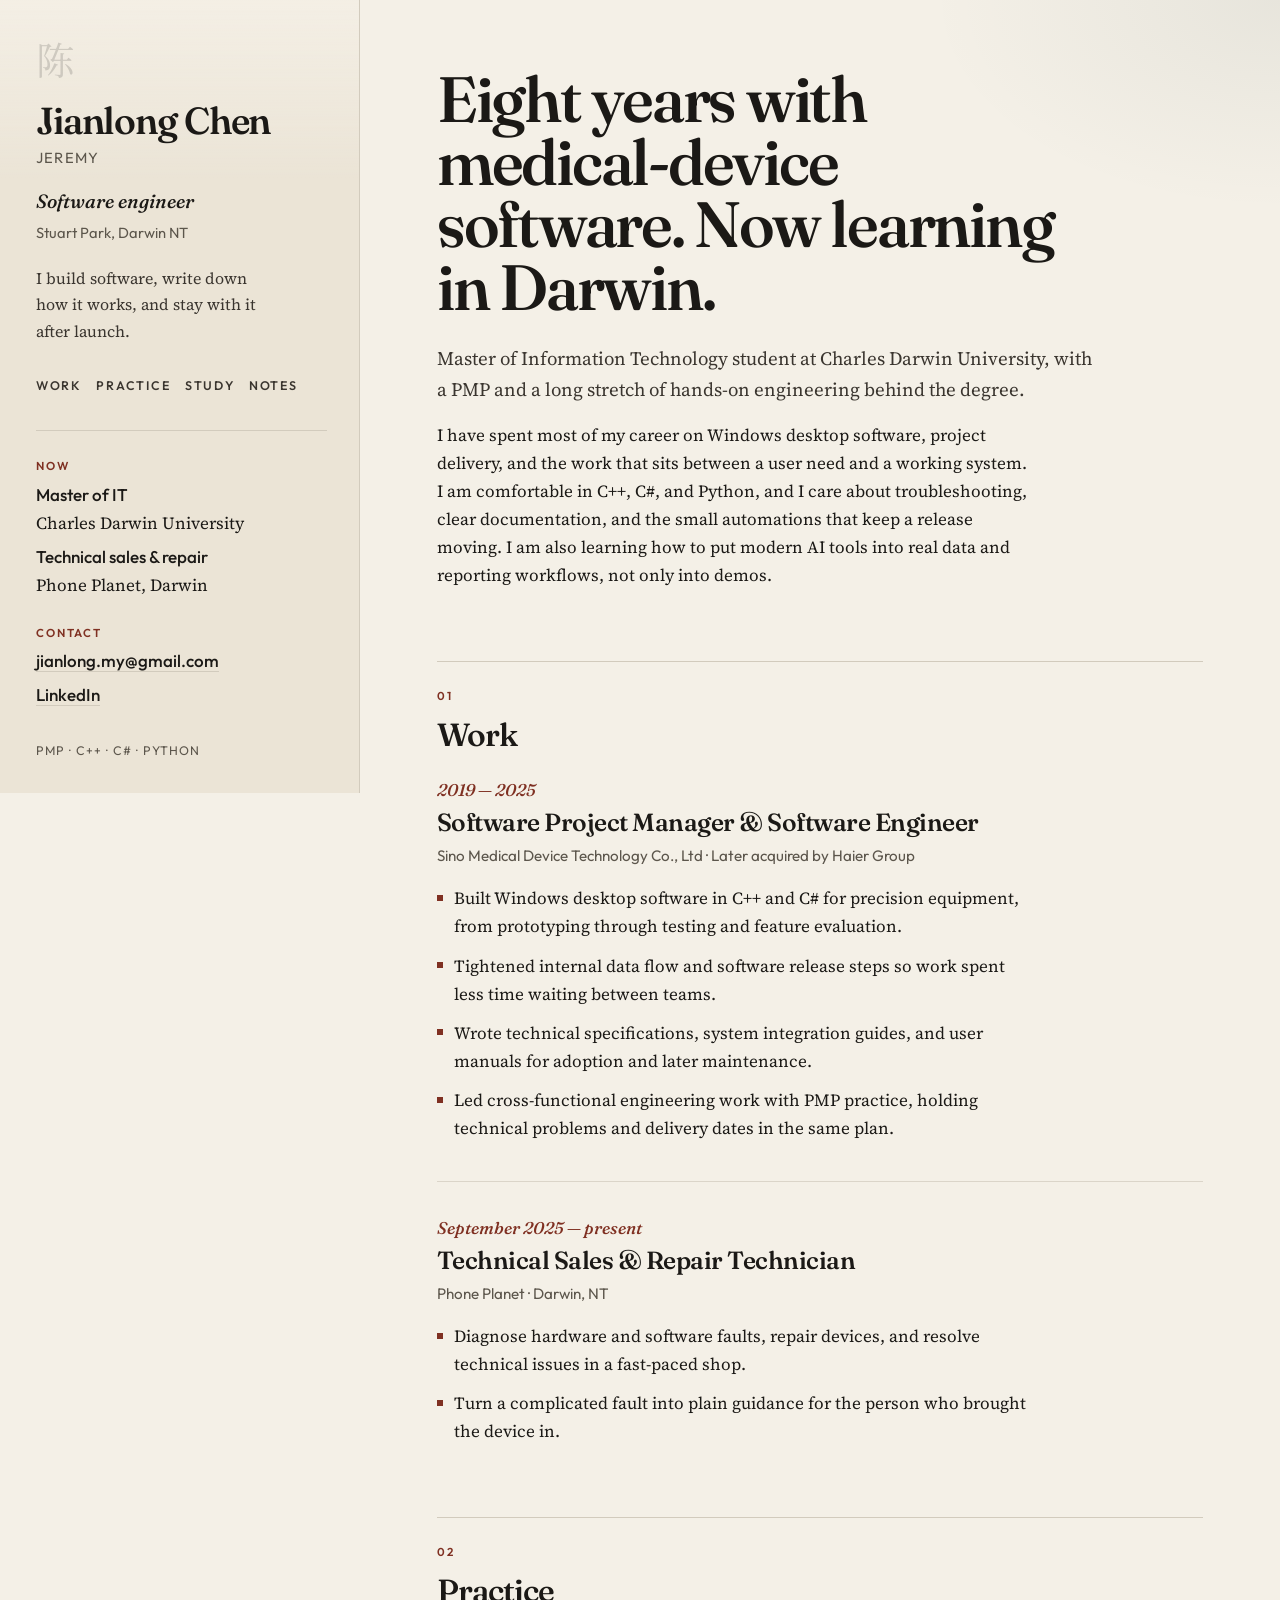
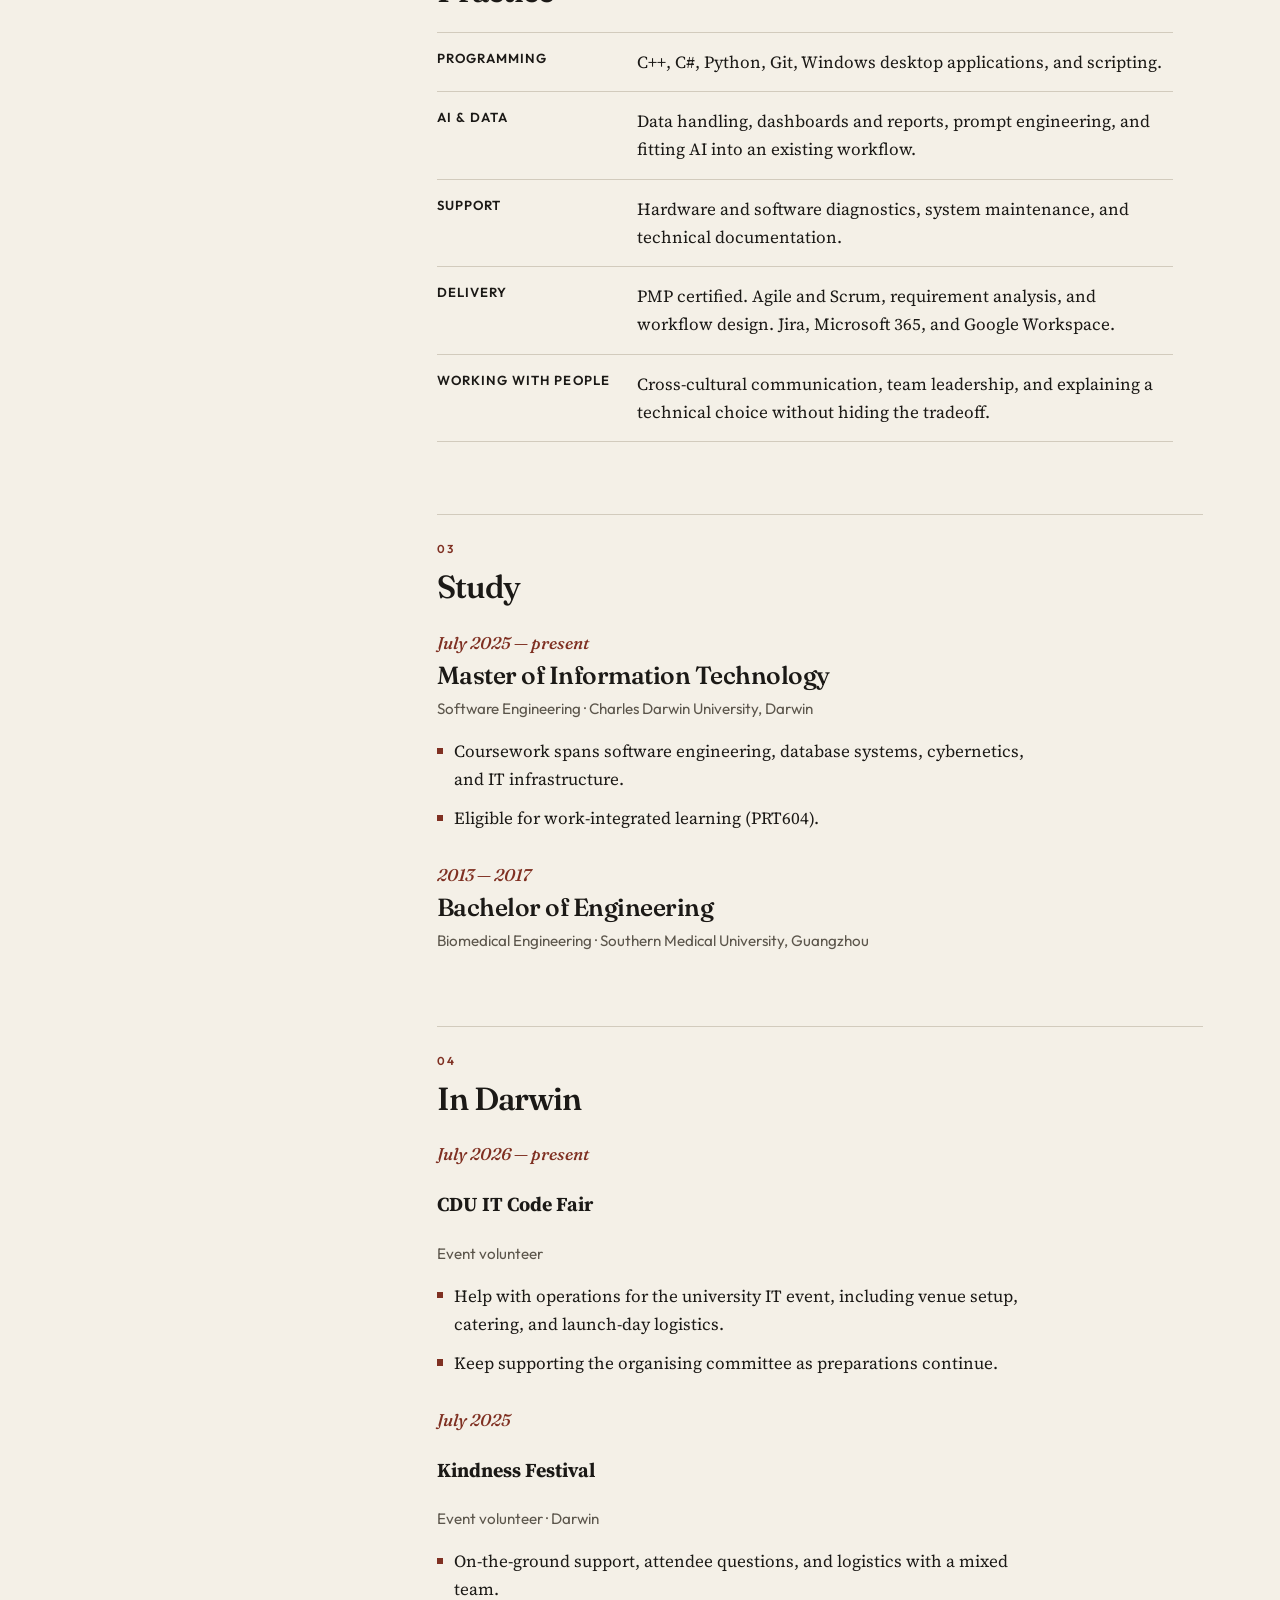
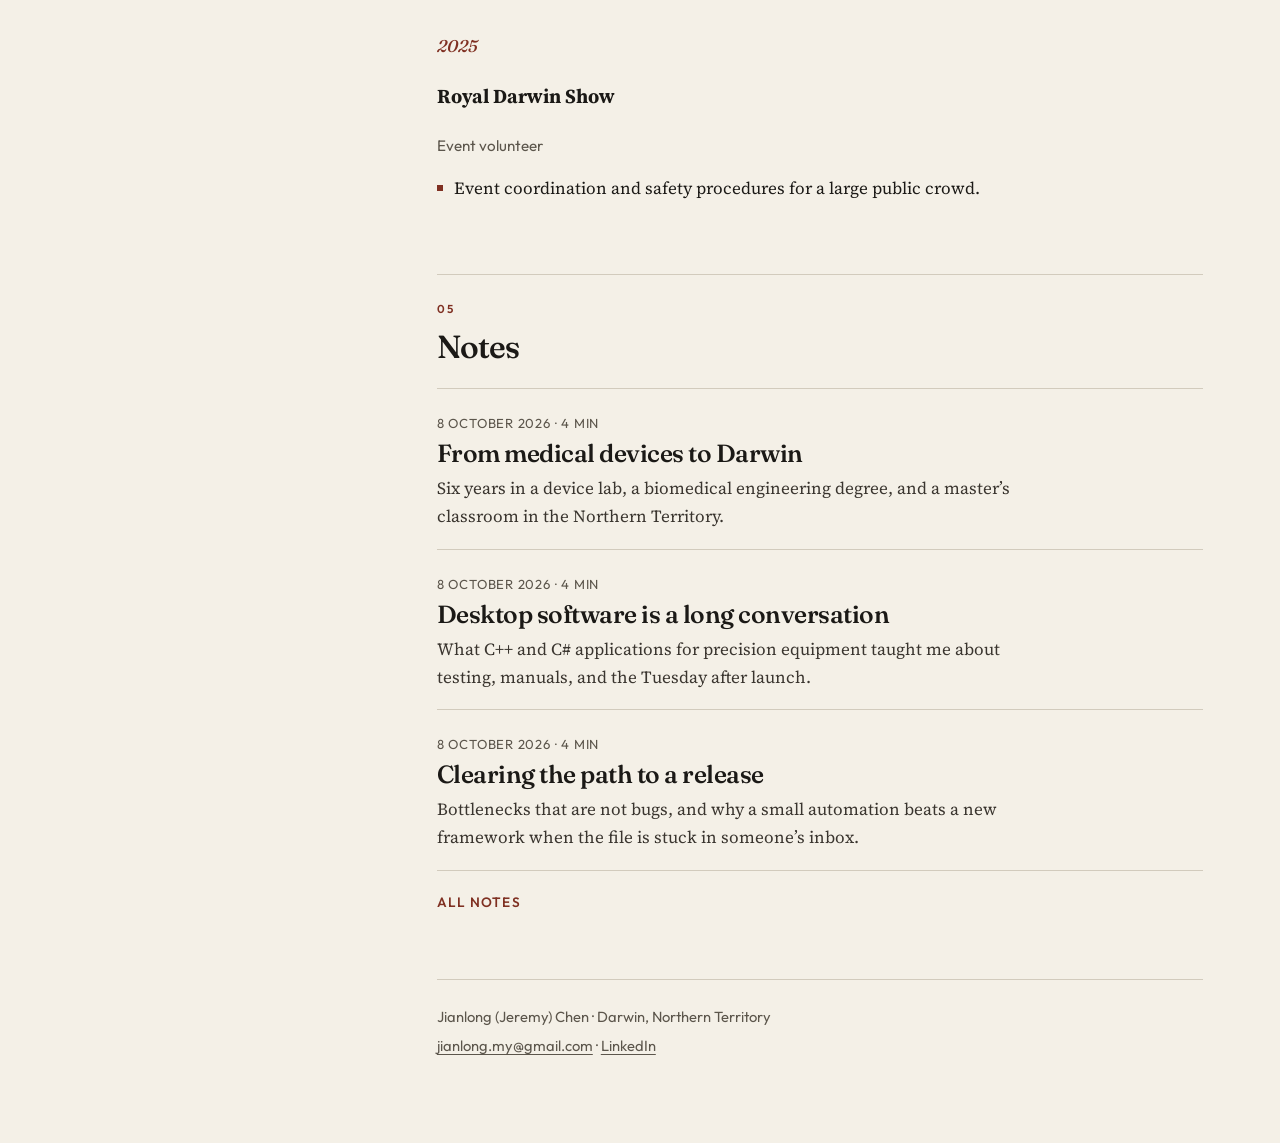
==== index.html @ 2e375ce8 "Add personal portfolio and notes site Creates a static personal website for Jianlong Chen with a hom" ====
<!DOCTYPE html>
<html lang="en">
<head>
  <meta charset="utf-8">
  <meta name="viewport" content="width=device-width, initial-scale=1">
  <title>Jianlong Chen · Software engineer in Darwin</title>
  <meta name="description" content="Jianlong (Jeremy) Chen is a software engineer and Master of IT student in Darwin. Eight years in medical-device software, now studying at Charles Darwin University.">
  <meta name="author" content="Jianlong Chen">
  <meta name="theme-color" content="#1b322e">
  <link rel="icon" href="favicon.svg" type="image/svg+xml">
  <link rel="preconnect" href="https://fonts.googleapis.com">
  <link rel="preconnect" href="https://fonts.gstatic.com" crossorigin>
  <link href="https://fonts.googleapis.com/css2?family=Fraunces:ital,opsz,wght@0,9..144,560;1,9..144,500&family=Noto+Serif+SC:wght@500&family=Outfit:wght@400;500;600&family=Source+Serif+4:opsz,wght@8..60,400;8..60,600&display=swap" rel="stylesheet">
  <link rel="stylesheet" href="css/site.css">
  <script type="application/ld+json">
  {
    "@context": "https://schema.org",
    "@type": "Person",
    "name": "Jianlong Chen",
    "alternateName": "Jeremy Chen",
    "jobTitle": "Software Engineer",
    "email": "mailto:jianlong.my@gmail.com",
    "address": {
      "@type": "PostalAddress",
      "addressLocality": "Darwin",
      "addressRegion": "NT",
      "postalCode": "0820",
      "addressCountry": "AU"
    },
    "alumniOf": [
      {
        "@type": "CollegeOrUniversity",
        "name": "Charles Darwin University"
      },
      {
        "@type": "CollegeOrUniversity",
        "name": "Southern Medical University"
      }
    ],
    "sameAs": [
      "https://www.linkedin.com/in/jianlong-chen-813344424/"
    ]
  }
  </script>
</head>
<body>
  <a class="skip" href="#content">Skip to content</a>
  <div class="shell">
    <aside class="side">
      <p class="side-mark" aria-hidden="true">陈</p>
      <h1 class="name">Jianlong Chen</h1>
      <p class="aka">Jeremy</p>
      <p class="role-line">Software engineer</p>
      <p class="place">Stuart Park, Darwin NT</p>
      <p class="blurb">I build software, write down how it works, and stay with it after launch.</p>
      <ul class="nav">
        <li><a href="#work">Work</a></li>
        <li><a href="#practice">Practice</a></li>
        <li><a href="#study">Study</a></li>
        <li><a href="writing/">Notes</a></li>
      </ul>
      <div class="now">
        <p class="kicker">Now</p>
        <p><strong>Master of IT</strong><br>Charles Darwin University</p>
        <p><strong>Technical sales &amp; repair</strong><br>Phone Planet, Darwin</p>
      </div>
      <div class="contact" id="contact">
        <p class="kicker">Contact</p>
        <p><a href="mailto:jianlong.my@gmail.com">jianlong.my@gmail.com</a></p>
        <p><a href="https://www.linkedin.com/in/jianlong-chen-813344424/" rel="me">LinkedIn</a></p>
      </div>
      <p class="creds">PMP · C++ · C# · Python</p>
    </aside>

    <main id="content" class="main">
      <p class="lede">Eight years with medical-device software. Now learning in Darwin.</p>
      <p class="deck">Master of Information Technology student at Charles Darwin University, with a PMP and a long stretch of hands-on engineering behind the degree.</p>
      <p class="summary">I have spent most of my career on Windows desktop software, project delivery, and the work that sits between a user need and a working system. I am comfortable in C++, C#, and Python, and I care about troubleshooting, clear documentation, and the small automations that keep a release moving. I am also learning how to put modern AI tools into real data and reporting workflows, not only into demos.</p>

      <section class="section" id="work">
        <p class="kicker">01</p>
        <h2>Work</h2>

        <article class="role">
          <p class="when">2019 — 2025</p>
          <h3>Software Project Manager &amp; Software Engineer</h3>
          <p class="org">Sino Medical Device Technology Co., Ltd · Later acquired by Haier Group</p>
          <ul>
            <li>Built Windows desktop software in C++ and C# for precision equipment, from prototyping through testing and feature evaluation.</li>
            <li>Tightened internal data flow and software release steps so work spent less time waiting between teams.</li>
            <li>Wrote technical specifications, system integration guides, and user manuals for adoption and later maintenance.</li>
            <li>Led cross-functional engineering work with PMP practice, holding technical problems and delivery dates in the same plan.</li>
          </ul>
        </article>

        <article class="role">
          <p class="when">September 2025 — present</p>
          <h3>Technical Sales &amp; Repair Technician</h3>
          <p class="org">Phone Planet · Darwin, NT</p>
          <ul>
            <li>Diagnose hardware and software faults, repair devices, and resolve technical issues in a fast-paced shop.</li>
            <li>Turn a complicated fault into plain guidance for the person who brought the device in.</li>
          </ul>
        </article>
      </section>

      <section class="section" id="practice">
        <p class="kicker">02</p>
        <h2>Practice</h2>
        <dl class="skills">
          <div>
            <dt>Programming</dt>
            <dd>C++, C#, Python, Git, Windows desktop applications, and scripting.</dd>
          </div>
          <div>
            <dt>AI &amp; data</dt>
            <dd>Data handling, dashboards and reports, prompt engineering, and fitting AI into an existing workflow.</dd>
          </div>
          <div>
            <dt>Support</dt>
            <dd>Hardware and software diagnostics, system maintenance, and technical documentation.</dd>
          </div>
          <div>
            <dt>Delivery</dt>
            <dd>PMP certified. Agile and Scrum, requirement analysis, and workflow design. Jira, Microsoft 365, and Google Workspace.</dd>
          </div>
          <div>
            <dt>Working with people</dt>
            <dd>Cross-cultural communication, team leadership, and explaining a technical choice without hiding the tradeoff.</dd>
          </div>
        </dl>
      </section>

      <section class="section" id="study">
        <p class="kicker">03</p>
        <h2>Study</h2>
        <article class="study">
          <p class="when">July 2025 — present</p>
          <h3>Master of Information Technology</h3>
          <p class="org">Software Engineering · Charles Darwin University, Darwin</p>
          <ul>
            <li>Coursework spans software engineering, database systems, cybernetics, and IT infrastructure.</li>
            <li>Eligible for work-integrated learning (PRT604).</li>
          </ul>
        </article>
        <article class="study">
          <p class="when">2013 — 2017</p>
          <h3>Bachelor of Engineering</h3>
          <p class="org">Biomedical Engineering · Southern Medical University, Guangzhou</p>
        </article>
      </section>

      <section class="section" id="community">
        <p class="kicker">04</p>
        <h2>In Darwin</h2>
        <div class="community">
          <article>
            <p class="when">July 2026 — present</p>
            <h3>CDU IT Code Fair</h3>
            <p class="org">Event volunteer</p>
            <ul>
              <li>Help with operations for the university IT event, including venue setup, catering, and launch-day logistics.</li>
              <li>Keep supporting the organising committee as preparations continue.</li>
            </ul>
          </article>
          <article>
            <p class="when">July 2025</p>
            <h3>Kindness Festival</h3>
            <p class="org">Event volunteer · Darwin</p>
            <ul>
              <li>On-the-ground support, attendee questions, and logistics with a mixed team.</li>
            </ul>
          </article>
          <article>
            <p class="when">2025</p>
            <h3>Royal Darwin Show</h3>
            <p class="org">Event volunteer</p>
            <ul>
              <li>Event coordination and safety procedures for a large public crowd.</li>
            </ul>
          </article>
        </div>
      </section>

      <section class="section" id="notes">
        <p class="kicker">05</p>
        <h2>Notes</h2>
        <div class="post-list">
          <article>
            <a href="writing/from-medical-devices-to-darwin.html">
              <p class="post-meta">8 October 2026 · 4 min</p>
              <h3>From medical devices to Darwin</h3>
              <p class="excerpt">Six years in a device lab, a biomedical engineering degree, and a master’s classroom in the Northern Territory.</p>
            </a>
          </article>
          <article>
            <a href="writing/desktop-software-is-a-long-conversation.html">
              <p class="post-meta">8 October 2026 · 4 min</p>
              <h3>Desktop software is a long conversation</h3>
              <p class="excerpt">What C++ and C# applications for precision equipment taught me about testing, manuals, and the Tuesday after launch.</p>
            </a>
          </article>
          <article>
            <a href="writing/clearing-the-path-to-a-release.html">
              <p class="post-meta">8 October 2026 · 4 min</p>
              <h3>Clearing the path to a release</h3>
              <p class="excerpt">Bottlenecks that are not bugs, and why a small automation beats a new framework when the file is stuck in someone’s inbox.</p>
            </a>
          </article>
        </div>
        <a class="more" href="writing/">All notes</a>
      </section>

      <footer class="colophon">
        <p>Jianlong (Jeremy) Chen · Darwin, Northern Territory</p>
        <p><a href="mailto:jianlong.my@gmail.com">jianlong.my@gmail.com</a> · <a href="https://www.linkedin.com/in/jianlong-chen-813344424/">LinkedIn</a></p>
      </footer>
    </main>
  </div>
</body>
</html>
---- css/site.css ----
:root {
  --paper: #f4f0e7;
  --paper-deep: #e8e1d4;
  --ink: #1b1916;
  --ink-soft: #3a352f;
  --muted: #5c564c;
  --line: #d2cbbd;
  --stamp: #7f3022;
  --pine: #1b322e;
  --pine-soft: #2a4741;
  --side: #ebe4d6;
  --shadow: 0 20px 50px rgba(40, 32, 22, 0.06);
  --serif: "Fraunces", "Iowan Old Style", Palatino, "Palatino Linotype", serif;
  --text: "Source Serif 4", "Iowan Old Style", Palatino, Georgia, serif;
  --sans: "Outfit", "Avenir Next", "Segoe UI", sans-serif;
  --cjk: "Noto Serif SC", "Songti SC", serif;
  --measure: 66ch;
}

*,
*::before,
*::after {
  box-sizing: border-box;
}

html {
  scroll-behavior: smooth;
}

body {
  margin: 0;
  color: var(--ink);
  background:
    radial-gradient(900px 480px at 0% -10%, rgba(127, 48, 34, 0.06), transparent 55%),
    radial-gradient(700px 420px at 100% 0%, rgba(27, 50, 46, 0.06), transparent 50%),
    var(--paper);
  font-family: var(--text);
  font-size: 1.0625rem;
  line-height: 1.65;
  text-rendering: optimizeLegibility;
}

body::selection,
body *::selection {
  background: #ead7c4;
  color: var(--ink);
}

a {
  color: inherit;
  text-decoration-thickness: 1px;
  text-underline-offset: 0.18em;
}

a:hover {
  color: var(--stamp);
}

img {
  max-width: 100%;
}

.skip {
  position: absolute;
  left: 1rem;
  top: -4rem;
  background: var(--ink);
  color: var(--paper);
  padding: 0.6rem 0.9rem;
  z-index: 5;
}

.skip:focus {
  top: 1rem;
}

:focus-visible {
  outline: 2px solid var(--stamp);
  outline-offset: 3px;
}

.shell {
  display: grid;
  grid-template-columns: minmax(280px, 360px) minmax(0, 1fr);
  min-height: 100vh;
}

.side {
  position: sticky;
  top: 0;
  align-self: start;
  max-height: 100vh;
  overflow: auto;
  padding: 2.5rem 2rem 2rem 2.25rem;
  background: linear-gradient(180deg, rgba(255, 252, 247, 0.45), transparent 180px), var(--side);
  border-right: 1px solid var(--line);
}

.side-mark {
  margin: 0 0 1.5rem;
  font-family: var(--cjk);
  font-size: 2.4rem;
  line-height: 1;
  color: rgba(27, 25, 22, 0.16);
}

.name,
.name:hover {
  display: block;
  margin: 0;
  color: var(--ink);
  font-family: var(--serif);
  font-weight: 560;
  font-size: 2.35rem;
  letter-spacing: -0.03em;
  line-height: 1.02;
  text-decoration: none;
}

.aka {
  margin: 0.35rem 0 0;
  color: var(--muted);
  font-family: var(--sans);
  font-size: 0.92rem;
  letter-spacing: 0.08em;
  text-transform: uppercase;
}

.role-line {
  margin: 1.15rem 0 0;
  font-family: var(--serif);
  font-size: 1.2rem;
  font-weight: 500;
  font-style: italic;
  line-height: 1.35;
}

.place {
  margin: 0.35rem 0 0;
  color: var(--muted);
  font-family: var(--sans);
  font-size: 0.92rem;
}

.side p.blurb {
  margin: 1.25rem 0 0;
  max-width: 28ch;
  color: var(--ink-soft);
  font-size: 1rem;
}

.nav {
  display: flex;
  flex-wrap: wrap;
  gap: 0.45rem 0.9rem;
  margin: 1.6rem 0 0;
  padding: 0;
  list-style: none;
}

.nav a {
  font-family: var(--sans);
  font-size: 0.78rem;
  font-weight: 560;
  letter-spacing: 0.14em;
  text-transform: uppercase;
  text-decoration: none;
  color: var(--ink-soft);
}

.nav a[aria-current="page"],
.nav a:hover {
  color: var(--stamp);
}

.now {
  margin-top: 2rem;
  padding-top: 1.25rem;
  border-top: 1px solid var(--line);
}

.kicker {
  margin: 0 0 0.7rem;
  color: var(--stamp);
  font-family: var(--sans);
  font-size: 0.72rem;
  font-weight: 600;
  letter-spacing: 0.16em;
  text-transform: uppercase;
}

.now p,
.contact p {
  margin: 0.35rem 0 0;
}

.now strong,
.contact a {
  font-family: var(--sans);
  font-weight: 500;
}

.contact {
  margin-top: 1.5rem;
}

.contact a {
  text-decoration: none;
  border-bottom: 1px solid var(--line);
}

.contact a:hover {
  border-bottom-color: var(--stamp);
}

.creds {
  margin: 2rem 0 0;
  color: var(--muted);
  font-family: var(--sans);
  font-size: 0.78rem;
  letter-spacing: 0.08em;
  text-transform: uppercase;
}

.main {
  padding: 4.25rem 6vw 5rem;
  max-width: 980px;
}

.lede {
  margin: 0;
  max-width: 16ch;
  font-family: var(--serif);
  font-weight: 560;
  font-size: clamp(2.5rem, 5vw, 4.4rem);
  line-height: 0.98;
  letter-spacing: -0.035em;
}

.deck {
  margin: 1.5rem 0 0;
  max-width: var(--measure);
  color: var(--ink-soft);
  font-size: 1.18rem;
}

.summary {
  margin: 1rem 0 0;
  max-width: var(--measure);
}

.section {
  margin-top: 4.5rem;
  padding-top: 1.5rem;
  border-top: 1px solid var(--line);
}

.section h2 {
  margin: 0 0 1.5rem;
  font-family: var(--serif);
  font-weight: 560;
  font-size: 2rem;
  letter-spacing: -0.03em;
  line-height: 1.1;
}

.role + .role {
  margin-top: 2.4rem;
  padding-top: 2rem;
  border-top: 1px solid rgba(210, 203, 189, 0.7);
}

.when {
  margin: 0;
  color: var(--stamp);
  font-family: var(--serif);
  font-style: italic;
  font-weight: 500;
}

.role h3,
.post-list h3,
.study h3 {
  margin: 0.25rem 0 0;
  font-family: var(--serif);
  font-size: 1.55rem;
  font-weight: 560;
  letter-spacing: -0.02em;
  line-height: 1.2;
}

.org {
  margin: 0.35rem 0 0;
  color: var(--muted);
  font-family: var(--sans);
  font-size: 0.95rem;
}

.role ul,
.study ul,
.community ul {
  margin: 1rem 0 0;
  padding: 0;
  list-style: none;
  max-width: var(--measure);
}

.role li,
.study li,
.community li {
  position: relative;
  margin: 0.7rem 0 0;
  padding-left: 1.1rem;
}

.role li::before,
.study li::before,
.community li::before {
  content: "";
  position: absolute;
  left: 0;
  top: 0.62em;
  width: 0.38rem;
  height: 0.38rem;
  background: var(--stamp);
}

.skills {
  margin: 0;
  max-width: 46rem;
}

.skills div {
  display: grid;
  grid-template-columns: 11rem 1fr;
  gap: 1rem 1.5rem;
  padding: 0.95rem 0;
  border-top: 1px solid var(--line);
}

.skills div:last-child {
  border-bottom: 1px solid var(--line);
}

.skills dt {
  margin: 0;
  font-family: var(--sans);
  font-size: 0.82rem;
  font-weight: 600;
  letter-spacing: 0.08em;
  text-transform: uppercase;
}

.skills dd {
  margin: 0;
}

.study + .study,
.community article + article {
  margin-top: 1.8rem;
}

.post-list {
  display: grid;
  gap: 0;
}

.post-list a {
  display: block;
  padding: 1.15rem 0;
  border-top: 1px solid var(--line);
  text-decoration: none;
  color: inherit;
}

.post-list article:last-child a {
  border-bottom: 1px solid var(--line);
}

.post-list a:hover h3 {
  color: var(--stamp);
}

.post-meta,
.excerpt {
  margin: 0.35rem 0 0;
}

.post-meta {
  color: var(--muted);
  font-family: var(--sans);
  font-size: 0.82rem;
  letter-spacing: 0.06em;
  text-transform: uppercase;
}

.excerpt {
  max-width: var(--measure);
  color: var(--ink-soft);
}

.more {
  display: inline-block;
  margin-top: 1.25rem;
  font-family: var(--sans);
  font-size: 0.85rem;
  font-weight: 560;
  letter-spacing: 0.08em;
  text-transform: uppercase;
  text-decoration: none;
  color: var(--stamp);
}

.colophon {
  margin-top: 4rem;
  padding-top: 1.25rem;
  border-top: 1px solid var(--line);
  color: var(--muted);
  font-family: var(--sans);
  font-size: 0.92rem;
}

.colophon p {
  margin: 0.3rem 0;
}

.post-header h1 {
  max-width: 16ch;
}

.post-header h1 {
  margin: 0.4rem 0 0;
  font-family: var(--serif);
  font-weight: 560;
  font-size: clamp(2.2rem, 4vw, 3.5rem);
  line-height: 1.02;
  letter-spacing: -0.035em;
}

.prose {
  max-width: var(--measure);
  margin-top: 2rem;
  font-size: 1.12rem;
}

.prose p {
  margin: 0 0 1.15rem;
}

.prose a {
  color: var(--stamp);
}

.back {
  display: inline-block;
  margin-bottom: 1.5rem;
  font-family: var(--sans);
  font-size: 0.78rem;
  font-weight: 600;
  letter-spacing: 0.14em;
  text-transform: uppercase;
  text-decoration: none;
  color: var(--muted);
}

.back:hover {
  color: var(--stamp);
}

.empty {
  min-height: 70vh;
  display: flex;
  flex-direction: column;
  justify-content: center;
}

.empty h1 {
  margin: 0;
  font-family: var(--serif);
  font-size: clamp(3rem, 8vw, 6rem);
  letter-spacing: -0.04em;
  line-height: 0.9;
}

@media (max-width: 860px) {
  .shell {
    grid-template-columns: 1fr;
  }

  .side {
    position: relative;
    max-height: none;
    border-right: 0;
    border-bottom: 1px solid var(--line);
    padding: 1.5rem 1.25rem 1.35rem;
  }

  .side-mark,
  .blurb,
  .now,
  .creds {
    display: none;
  }

  .name,
  .name:hover {
    font-size: 2rem;
  }

  .main {
    padding: 2rem 1.25rem 3.5rem;
  }

  .lede {
    max-width: 12ch;
  }

  .skills div {
    grid-template-columns: 1fr;
    gap: 0.3rem;
  }

  .section {
    margin-top: 3rem;
  }
}

@media (prefers-reduced-motion: reduce) {
  html {
    scroll-behavior: auto;
  }
}
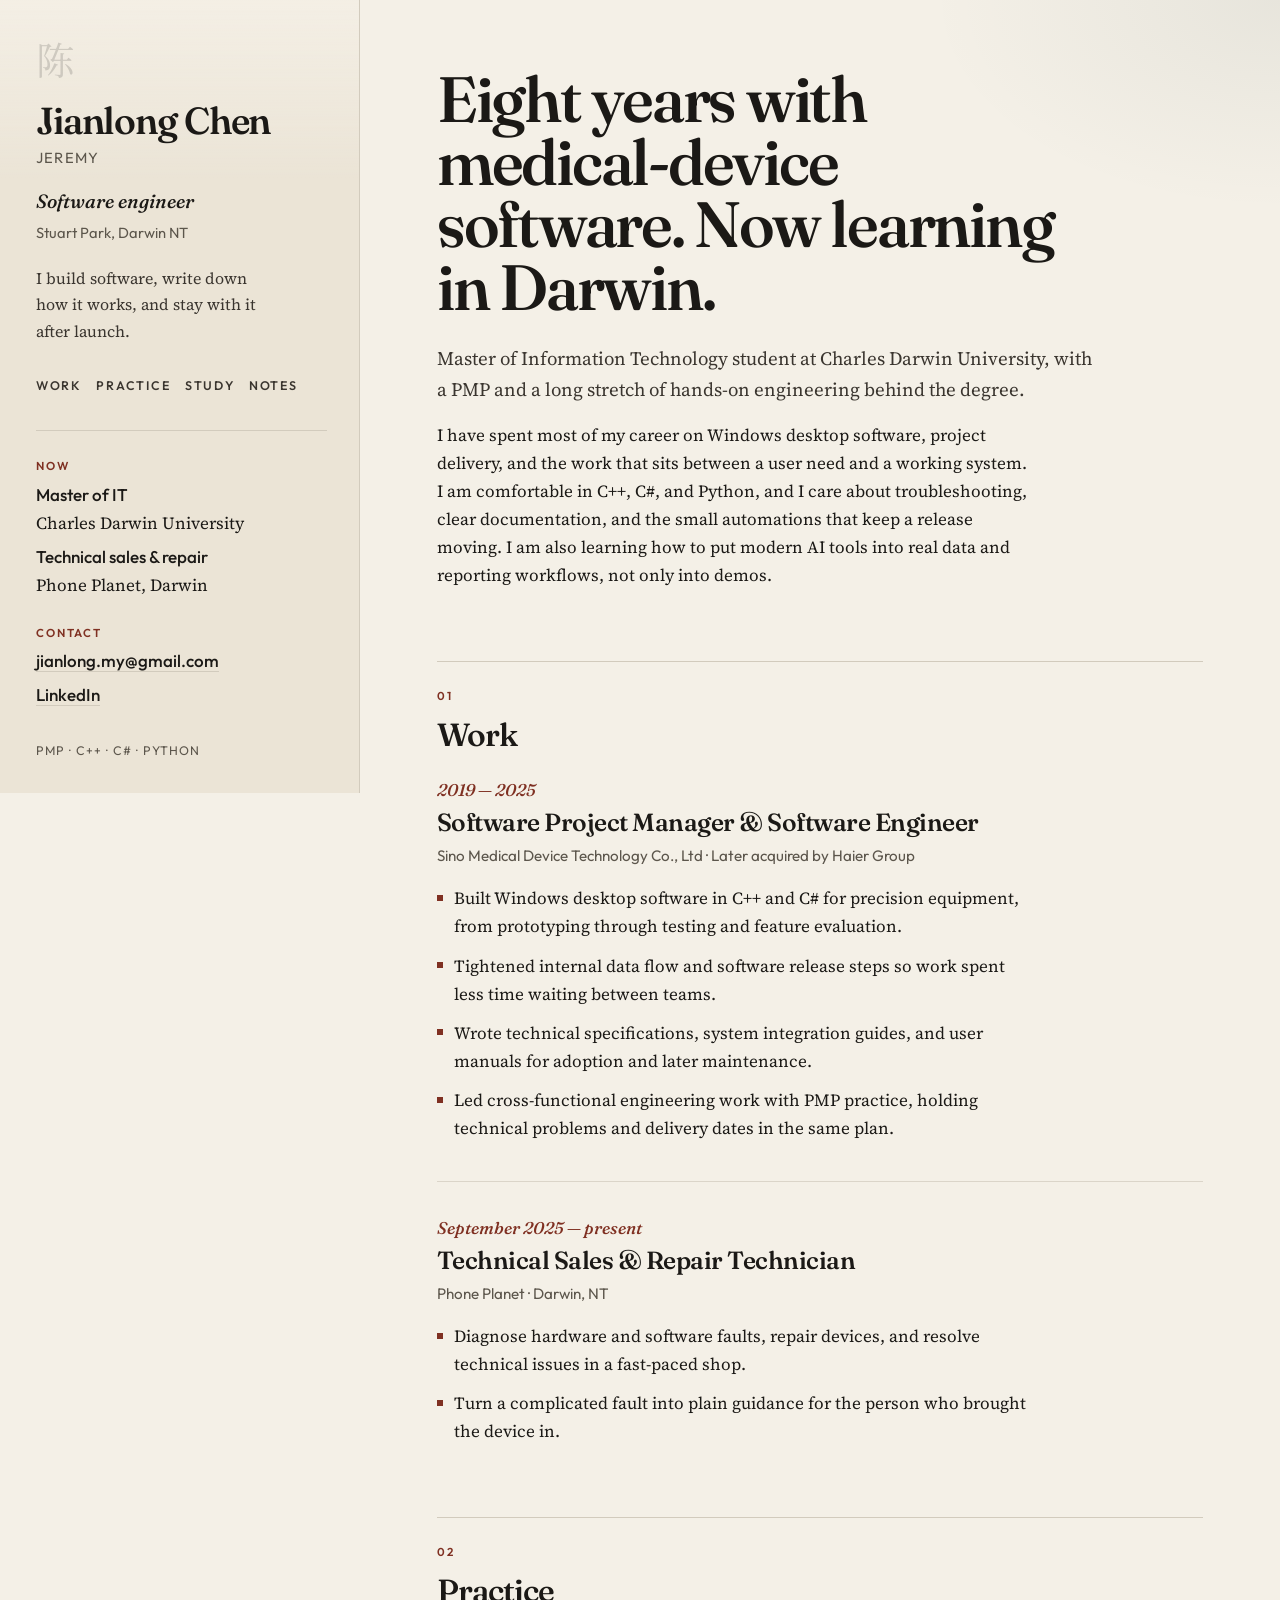
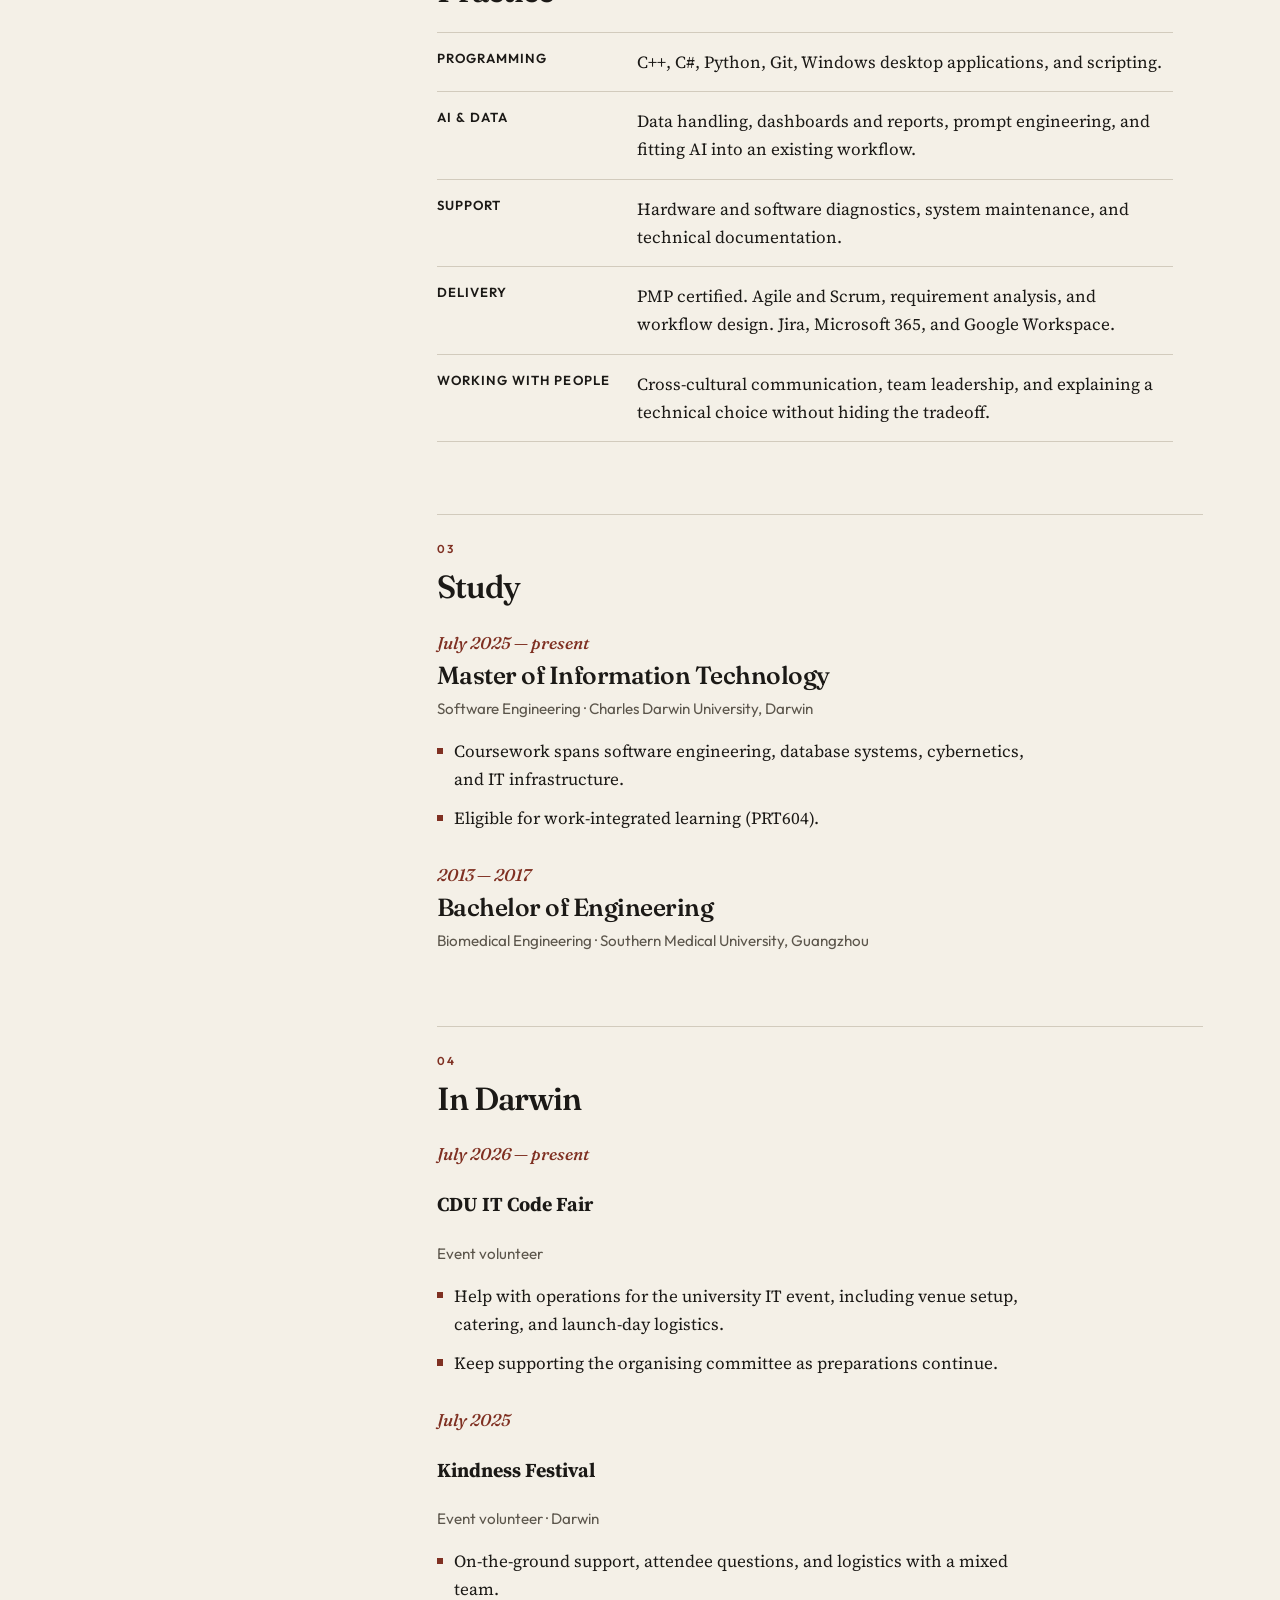
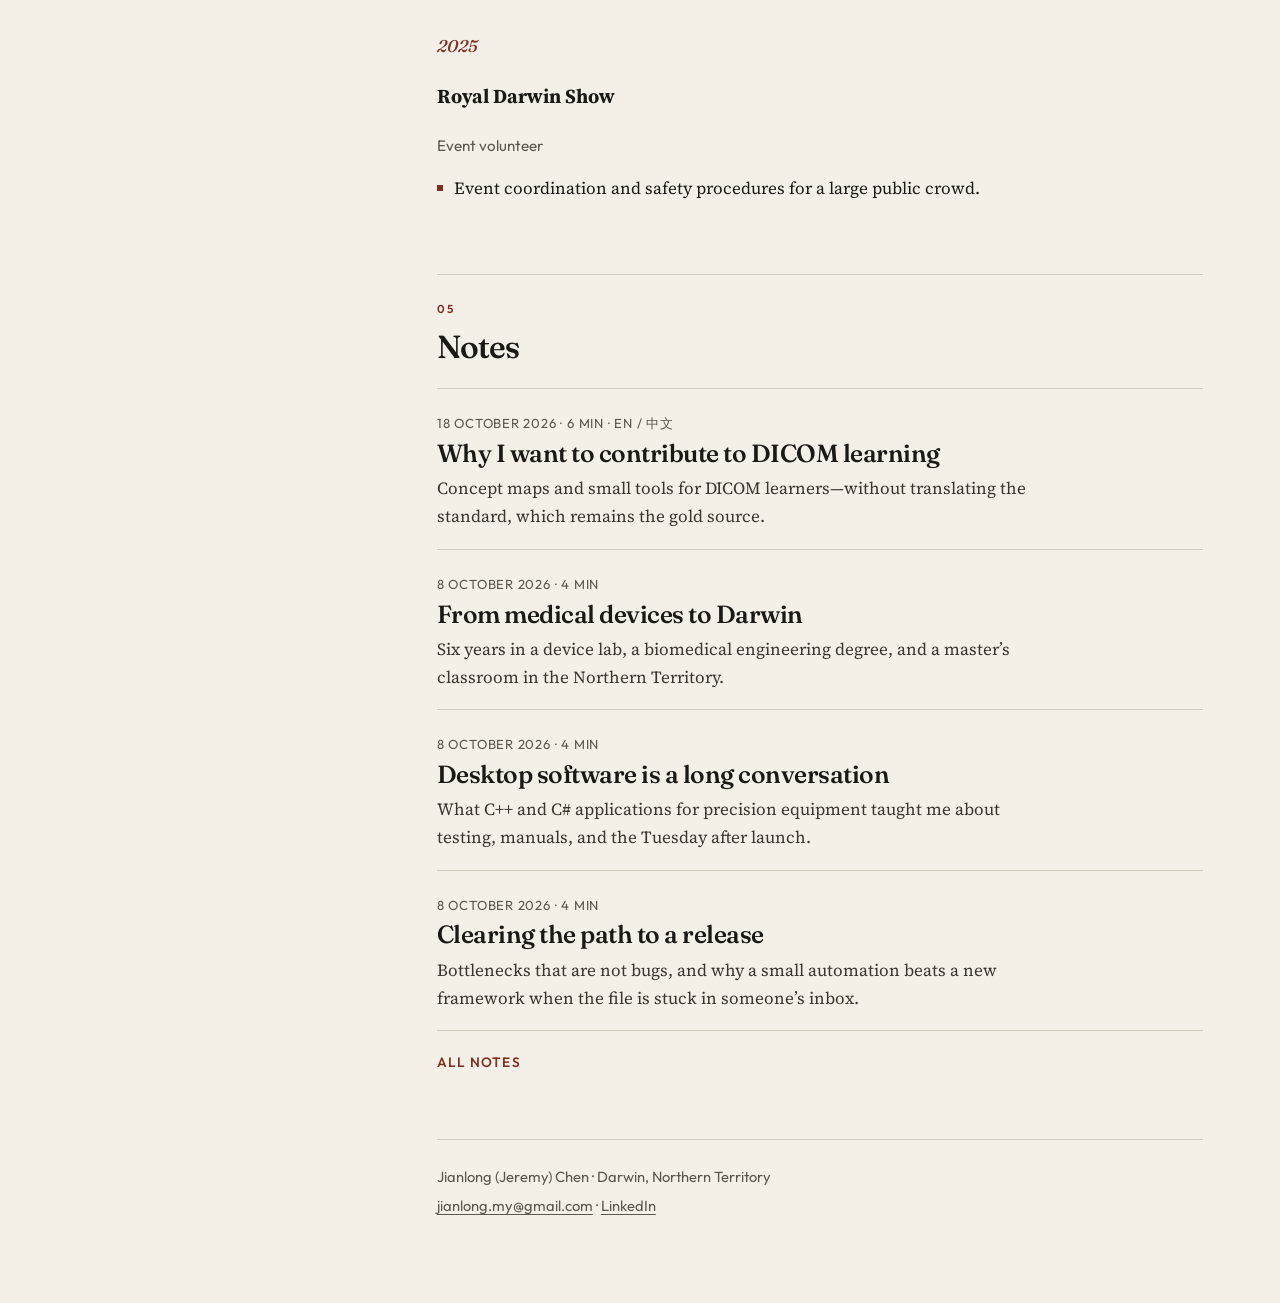
==== commit 05615abe: "Add bilingual DICOM learning note Publish an English and Chinese note on contributing to DICOM learn" ====
--- a/index.html
+++ b/index.html
@@ -187,6 +187,13 @@
         <h2>Notes</h2>
         <div class="post-list">
           <article>
+            <a href="writing/why-i-want-to-contribute-to-dicom-learning.html">
+              <p class="post-meta">18 October 2026 · 6 min · EN / 中文</p>
+              <h3>Why I want to contribute to DICOM learning</h3>
+              <p class="excerpt">Concept maps and small tools for DICOM learners—without translating the standard, which remains the gold source.</p>
+            </a>
+          </article>
+          <article>
             <a href="writing/from-medical-devices-to-darwin.html">
               <p class="post-meta">8 October 2026 · 4 min</p>
               <h3>From medical devices to Darwin</h3>
--- a/css/site.css
+++ b/css/site.css
@@ -451,6 +451,42 @@
   color: var(--stamp);
 }
 
+.lang-break {
+  margin: 2.4rem 0 1.2rem;
+  border: 0;
+  border-top: 1px solid var(--line);
+}
+
+.lang-label {
+  margin: 0 0 0.85rem;
+  font-family: var(--sans);
+  font-size: 0.72rem;
+  font-weight: 600;
+  letter-spacing: 0.16em;
+  text-transform: uppercase;
+  color: var(--muted);
+}
+
+.prose-zh {
+  font-family: var(--cjk), var(--text);
+  font-size: 1.05rem;
+  line-height: 1.8;
+}
+
+.prose-zh p {
+  margin: 0 0 1.15rem;
+}
+
+.post-title-zh {
+  margin: 0 0 1.2rem;
+  font-family: var(--cjk), var(--serif);
+  font-weight: 500;
+  font-size: clamp(1.55rem, 3vw, 2rem);
+  line-height: 1.35;
+  letter-spacing: 0.02em;
+  color: var(--ink);
+}
+
 .back {
   display: inline-block;
   margin-bottom: 1.5rem;
